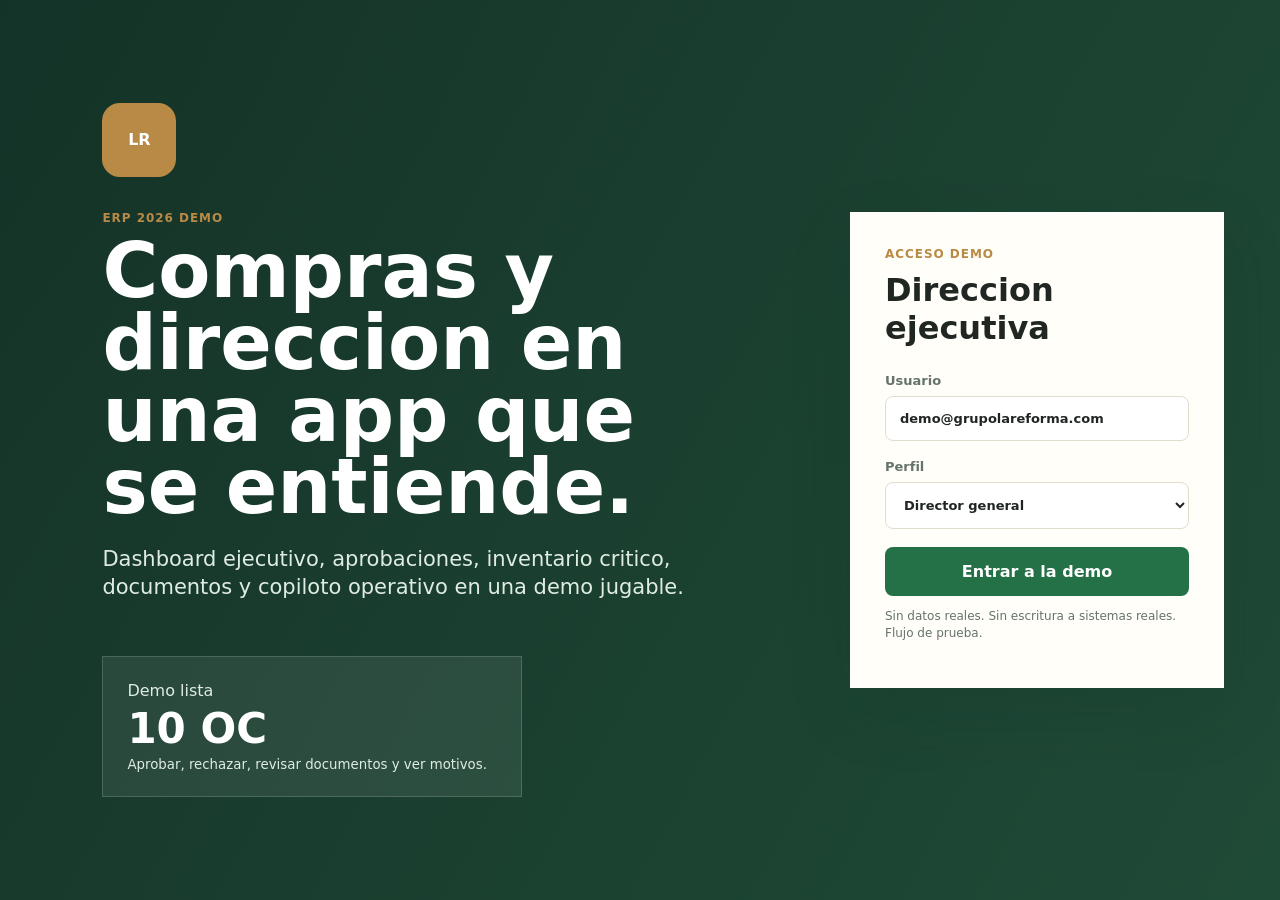
==== demo-app/index.html @ 6e13bc5f "Add GLR ERP demo web and iOS app" ====
<!doctype html>
<html lang="es">
  <head>
    <meta charset="UTF-8" />
    <meta name="viewport" content="width=device-width, initial-scale=1, viewport-fit=cover" />
    <meta name="theme-color" content="#102f24" />
    <title>Grupo La Reforma ERP 2026 Demo</title>
    <link rel="manifest" href="manifest.webmanifest" />
    <link rel="icon" href="assets/icon.svg" />
    <link rel="stylesheet" href="styles.css" />
  </head>
  <body>
    <div class="app-shell" id="app">
      <section class="login-view" id="loginView">
        <div class="login-art">
          <div class="brand-mark">LR</div>
          <div>
            <p class="eyebrow">ERP 2026 Demo</p>
            <h1>Compras y direccion en una app que se entiende.</h1>
            <p class="lead">Dashboard ejecutivo, aprobaciones, inventario critico, documentos y copiloto operativo en una demo jugable.</p>
          </div>
          <div class="sync-card">
            <span>Demo lista</span>
            <strong>10 OC</strong>
            <small>Aprobar, rechazar, revisar documentos y ver motivos.</small>
          </div>
        </div>
        <form class="login-panel" id="loginForm">
          <p class="eyebrow">Acceso demo</p>
          <h2>Direccion ejecutiva</h2>
          <label>
            Usuario
            <input value="demo@grupolareforma.com" autocomplete="username" />
          </label>
          <label>
            Perfil
            <select>
              <option>Director general</option>
              <option>Compras</option>
              <option>Finanzas</option>
            </select>
          </label>
          <button type="submit">Entrar a la demo</button>
          <p class="fine-print">Sin datos reales. Sin escritura a sistemas reales. Flujo de prueba.</p>
        </form>
      </section>

      <section class="workspace hidden" id="workspace">
        <aside class="sidebar">
          <div class="side-brand">
            <div class="brand-mark small">LR</div>
            <div>
              <strong>Grupo La Reforma</strong>
              <span>ERP 2026 Demo</span>
            </div>
          </div>
          <nav class="nav-list" aria-label="Vistas">
            <button class="nav-item active" data-view="dashboard">Dashboard</button>
            <button class="nav-item" data-view="ventas">Ventas</button>
            <button class="nav-item" data-view="compras">Compras</button>
            <button class="nav-item" data-view="inventario">Inventario</button>
            <button class="nav-item muted-module" disabled>Manufactura</button>
            <button class="nav-item muted-module" disabled>Facturacion</button>
            <button class="nav-item muted-module" disabled>CxC</button>
            <button class="nav-item" data-view="cxp">CxP</button>
            <button class="nav-item muted-module" disabled>Bancos</button>
          </nav>
          <div class="side-note">
            <span class="status-dot"></span>
            Demo operativa con datos ficticios.
          </div>
        </aside>

        <main class="main">
          <header class="topbar">
            <div>
              <p class="eyebrow" id="viewKicker">Centro de mando</p>
              <h2 id="viewTitle">Dashboard ejecutivo</h2>
            </div>
            <div class="command-center">
              <input id="globalSearch" type="search" placeholder="Buscar OC, proveedor, SKU..." autocomplete="off" />
              <div class="command-results" id="commandResults" hidden></div>
            </div>
            <div class="top-actions">
              <button class="ghost notification-trigger" id="notifyBtn">Alertas <span id="notifyCount">0</span></button>
              <button class="ghost" id="installBtn" hidden>Instalar PWA</button>
              <button class="ghost" id="resetBtn">Reiniciar demo</button>
            </div>
            <div class="notification-panel" id="notificationPanel" hidden></div>
          </header>

          <section class="view active" id="dashboardView">
            <div class="hero-grid focus-only">
              <article class="ai-card">
                <p class="eyebrow">Copiloto operativo</p>
                <h3>Hoy requiere atencion</h3>
                <div class="today-list" id="aiDecisions"></div>
              </article>
            </div>
            <div class="embedded-intel-grid">
              <article class="panel intelligence-output">
                <div class="panel-head">
                  <div>
                    <p class="eyebrow">GLR Intelligence</p>
                    <h3>Brief operativo</h3>
                  </div>
                  <button class="text-link" data-intel="brief">Regenerar</button>
                </div>
                <div id="intelResult"></div>
              </article>
              <article class="panel anomaly-workbench">
                <div class="panel-head">
                  <div>
                    <p class="eyebrow">GLR Intelligence</p>
                    <h3>Radar de anomalias</h3>
                  </div>
                  <span id="anomalyCount"></span>
                </div>
                <div id="anomalyList"></div>
                <div id="anomalyDetail"></div>
              </article>
            </div>
            <div class="kpi-grid" id="kpiGrid"></div>
            <article class="panel drilldown-panel" id="kpiDrilldown"></article>
            <div class="split-grid">
              <article class="panel">
                <div class="panel-head">
                  <h3>Alertas ejecutivas</h3>
                  <span id="syncStamp">Demo operativa</span>
                </div>
                <div class="alerts-list" id="alertsList"></div>
              </article>
              <article class="panel">
                <div class="panel-head">
                  <h3>Inbox de compras</h3>
                  <button class="text-link" data-view-jump="compras">Ver flujo</button>
                </div>
                <div class="mini-inbox" id="miniInbox"></div>
              </article>
            </div>
          </section>

          <section class="view" id="comprasView">
            <div class="purchase-layout">
              <article class="panel inbox-panel">
                <div class="panel-head">
                  <h3>Compras por aprobar</h3>
                  <span>Flujo activo</span>
                </div>
                <div class="purchase-list" id="purchaseList"></div>
              </article>
              <article class="panel detail-panel" id="purchaseDetail"></article>
            </div>
            <div class="completion-banner" id="completionBanner"></div>
            <article class="panel decision-log-panel">
              <div class="panel-head">
                <h3>Bitacora de decisiones</h3>
                <span>Se actualiza al jugar</span>
              </div>
              <div id="decisionLog"></div>
            </article>
          </section>

          <section class="view" id="inventarioView">
            <div class="mirror-grid">
              <article class="command-card">
                <p class="eyebrow">Inventario critico</p>
                <h3>Ver motivos, impacto y accion sin abrir 5 reportes.</h3>
                <p>Cada SKU puede mostrar cobertura, pedidos afectados, proveedor sugerido y compras relacionadas.</p>
              </article>
              <article class="panel">
                <div class="panel-head">
                  <h3>SKU con atencion</h3>
                  <span>Activo</span>
                </div>
                <div class="table-list" id="inventoryList"></div>
              </article>
            </div>
            <div class="split-grid operational-grid">
              <article class="panel">
                <div class="panel-head">
                  <h3>Movimientos recientes</h3>
                  <span>Hoy</span>
                </div>
                <div id="inventoryMovements"></div>
              </article>
              <article class="panel">
                <div class="panel-head">
                  <h3>Compras ligadas</h3>
                  <span>Impacto directo</span>
                </div>
                <div id="inventoryLinkedPurchases"></div>
              </article>
            </div>
          </section>

          <section class="view" id="ventasView">
            <div class="module-hero">
              <div>
                <p class="eyebrow">Ventas</p>
                <h3>Pedidos, cotizaciones y margen con inventario a la vista.</h3>
                <p>Ventas se conecta con disponibilidad, promesas de entrega y compras pendientes.</p>
              </div>
              <button class="primary-action compact-action" data-view-jump="inventario">Ver inventario critico</button>
            </div>
            <div class="split-grid operational-grid">
              <article class="panel">
                <div class="panel-head">
                  <h3>Pedidos vivos</h3>
                  <span id="salesSummary"></span>
                </div>
                <div id="salesOrders"></div>
              </article>
              <article class="panel">
                <div class="panel-head">
                  <h3>Cotizaciones activas</h3>
                  <span>Pipeline</span>
                </div>
                <div id="salesQuotes"></div>
              </article>
            </div>
          </section>

          <section class="view" id="cxpView">
            <div class="module-hero cxp-hero">
              <div>
                <p class="eyebrow">Cuentas por pagar</p>
                <h3>Lo aprobado en Compras aparece aquí como compromiso financiero.</h3>
                <p>Cuando apruebas una OC, el compromiso aparece con vencimiento, proveedor y origen.</p>
              </div>
              <div class="cxp-total">
                <span>Compromisos visibles</span>
                <strong id="cxpTotal">$0</strong>
              </div>
            </div>
            <div class="split-grid operational-grid">
              <article class="panel">
                <div class="panel-head">
                  <h3>CxP por programar</h3>
                  <span id="cxpCount"></span>
                </div>
                <div id="payablesList"></div>
              </article>
              <article class="panel">
                <div class="panel-head">
                  <h3>Flujo de 7 dias</h3>
                  <span>Hoy</span>
                </div>
                <div id="cashFlowList"></div>
              </article>
            </div>
          </section>

        </main>
      </section>
    </div>
    <div class="toast" id="toast" role="status"></div>

    <div class="tour-overlay" id="tourOverlay" hidden>
      <div class="tour-card">
        <button class="tour-close" data-tour-close aria-label="Cerrar tour">×</button>
        <span id="tourStepLabel"></span>
        <h2 id="tourTitle"></h2>
        <p id="tourBody"></p>
        <div class="tour-actions">
          <button class="ghost" data-tour-close>Cerrar</button>
          <button class="primary-action" data-tour-next>Siguiente</button>
        </div>
      </div>
    </div>

    <dialog class="document-modal" id="documentModal">
      <div class="modal-card">
        <button class="modal-close" id="modalClose" aria-label="Cerrar documento">×</button>
        <p class="eyebrow" id="modalType"></p>
        <h2 id="modalTitle"></h2>
        <div class="modal-meta" id="modalMeta"></div>
        <p id="modalSummary"></p>
        <div class="modal-fields" id="modalFields"></div>
      </div>
    </dialog>

    <script src="app.js" type="module"></script>
  </body>
</html>
---- demo-app/styles.css ----
:root {
  --forest: #102f24;
  --forest-2: #184632;
  --green: #247047;
  --mint: #dfece3;
  --cream: #f7f3ea;
  --paper: #fffef9;
  --wood: #b98a46;
  --blue: #2d67a6;
  --red: #b42318;
  --amber: #b96b13;
  --ink: #202622;
  --muted: #65736b;
  --line: #e3ddd0;
  --shadow: 0 24px 60px rgba(16, 47, 36, 0.14), 0 2px 0 rgba(255,255,255,0.7) inset;
  --focus: rgba(45, 103, 166, 0.38);
  font-family: Inter, ui-sans-serif, system-ui, -apple-system, BlinkMacSystemFont, "Segoe UI", sans-serif;
}

* { box-sizing: border-box; }

body {
  margin: 0;
  min-height: 100vh;
  background:
    linear-gradient(180deg, #fbfaf6 0%, var(--cream) 100%);
  color: var(--ink);
}

button,
input,
select {
  font: inherit;
}

button {
  cursor: pointer;
}

.hidden { display: none !important; }

[hidden] { display: none !important; }

.app-shell {
  min-height: 100vh;
}

.login-view {
  min-height: 100vh;
  display: grid;
  grid-template-columns: minmax(0, 1fr) 430px;
  background:
    linear-gradient(120deg, rgba(16, 47, 36, 0.98), rgba(18, 64, 43, 0.94)),
    radial-gradient(circle at 15% 10%, rgba(189, 143, 77, 0.28), transparent 30%);
  color: #fff;
}

.login-art {
  display: grid;
  align-content: center;
  gap: 34px;
  padding: 64px 8vw;
}

.brand-mark {
  width: 74px;
  height: 74px;
  display: grid;
  place-items: center;
  background: var(--wood);
  color: #fff;
  border-radius: 18px;
  font-weight: 900;
  letter-spacing: 0;
}

.brand-mark.small {
  width: 42px;
  height: 42px;
  border-radius: 12px;
  font-size: 14px;
}

.eyebrow {
  margin: 0 0 10px;
  color: var(--wood);
  font-size: 12px;
  font-weight: 800;
  letter-spacing: 0.08em;
  text-transform: uppercase;
}

.login-art h1 {
  max-width: 720px;
  margin: 0;
  font-size: clamp(42px, 6vw, 76px);
  line-height: 0.95;
  letter-spacing: 0;
}

.lead {
  max-width: 650px;
  color: var(--mint);
  font-size: 21px;
  line-height: 1.35;
}

.sync-card {
  width: min(420px, 100%);
  padding: 24px;
  border: 1px solid rgba(255, 255, 255, 0.16);
  background: rgba(255, 255, 255, 0.08);
}

.sync-card span,
.sync-card small {
  display: block;
  color: var(--mint);
}

.sync-card strong {
  display: block;
  margin: 4px 0;
  font-size: 42px;
}

.login-panel {
  align-self: center;
  margin-right: 56px;
  padding: 34px;
  background: var(--paper);
  color: var(--ink);
  box-shadow: var(--shadow);
  border: 1px solid rgba(255, 255, 255, 0.4);
}

.login-panel h2 {
  margin: 0 0 26px;
  font-size: 32px;
}

label {
  display: grid;
  gap: 8px;
  margin-bottom: 18px;
  color: var(--muted);
  font-size: 13px;
  font-weight: 800;
}

input,
select {
  width: 100%;
  border: 1px solid var(--line);
  background: #fff;
  color: var(--ink);
  padding: 14px 14px;
  border-radius: 8px;
}

.login-panel button,
.primary-action {
  width: 100%;
  border: 0;
  background: var(--green);
  color: #fff;
  padding: 15px 18px;
  border-radius: 8px;
  font-weight: 900;
}

.fine-print {
  color: var(--muted);
  font-size: 12px;
  line-height: 1.4;
}

.workspace {
  min-height: 100vh;
  display: grid;
  grid-template-columns: 280px minmax(0, 1fr);
}

.sidebar {
  background: var(--forest);
  color: #fff;
  padding: 24px;
  display: flex;
  flex-direction: column;
  gap: 28px;
}

.side-brand {
  display: flex;
  gap: 12px;
  align-items: center;
}

.side-brand span {
  display: block;
  margin-top: 3px;
  color: #b8c8be;
  font-size: 12px;
}

.nav-list {
  display: grid;
  gap: 8px;
}

.nav-item {
  border: 1px solid transparent;
  background: transparent;
  color: #cbd8cf;
  text-align: left;
  padding: 13px 14px;
  border-radius: 8px;
  font-weight: 800;
}

.nav-item.active,
.nav-item:hover {
  background: #1d5139;
  color: #fff;
  border-color: rgba(255, 255, 255, 0.08);
}

.nav-item.muted-module,
.nav-item.muted-module:hover {
  cursor: default;
  opacity: 0.42;
  background: rgba(255, 255, 255, 0.04);
  color: #cbd8cf;
  border-color: transparent;
}

.side-note {
  margin-top: auto;
  display: flex;
  align-items: center;
  gap: 10px;
  padding: 14px;
  background: rgba(255, 255, 255, 0.07);
  color: var(--mint);
  font-size: 13px;
  line-height: 1.35;
}

.status-dot {
  width: 10px;
  height: 10px;
  border-radius: 50%;
  background: #4ade80;
  box-shadow: 0 0 0 6px rgba(74, 222, 128, 0.12);
  flex: 0 0 auto;
}

.main {
  min-width: 0;
  padding: 28px;
}

.topbar {
  height: 76px;
  display: flex;
  justify-content: space-between;
  align-items: flex-start;
  gap: 20px;
  margin-bottom: 22px;
  position: relative;
}

.topbar h2 {
  margin: 0;
  font-size: 31px;
}

.top-actions {
  display: flex;
  gap: 10px;
  align-items: flex-start;
}

.command-center {
  position: relative;
  width: min(440px, 38vw);
}

.command-center input {
  height: 46px;
  padding-left: 16px;
  border-color: rgba(16, 47, 36, 0.18);
  box-shadow: 0 10px 28px rgba(16, 47, 36, 0.07);
}

.command-results,
.notification-panel {
  position: absolute;
  top: calc(100% + 10px);
  z-index: 25;
  border: 1px solid var(--line);
  background: rgba(255, 254, 249, 0.98);
  box-shadow: var(--shadow);
  backdrop-filter: blur(18px);
}

.command-results {
  left: 0;
  width: min(520px, 82vw);
  padding: 8px;
}

.command-result,
.notification-item {
  width: 100%;
  display: grid;
  gap: 4px;
  border: 0;
  background: transparent;
  text-align: left;
}

.command-result {
  grid-template-columns: 48px 1fr;
  padding: 12px;
  border-radius: 8px;
}

.command-result i {
  grid-row: span 2;
  align-self: center;
  width: 38px;
  padding: 5px 0;
  border-radius: 999px;
  background: var(--cream);
  color: var(--wood);
  font-size: 11px;
  font-style: normal;
  font-weight: 950;
  text-align: center;
}

.command-result strong,
.notification-item strong {
  color: var(--forest);
}

.command-result span,
.notification-item span,
.command-empty {
  color: var(--muted);
  font-size: 13px;
  line-height: 1.35;
}

.command-result:hover,
.notification-item:hover {
  background: #f3f8f4;
}

.command-empty {
  padding: 14px;
}

.notification-trigger span {
  display: inline-grid;
  min-width: 20px;
  height: 20px;
  margin-left: 6px;
  place-items: center;
  border-radius: 999px;
  background: var(--red);
  color: #fff;
  font-size: 11px;
}

.notification-panel {
  right: 0;
  width: min(360px, 84vw);
  padding: 10px;
}

.notification-item {
  padding: 13px;
  border-radius: 8px;
}

.notification-item em {
  color: var(--green);
  font-size: 12px;
  font-style: normal;
  font-weight: 950;
}

.ghost,
.text-link {
  border: 1px solid var(--line);
  background: #fff;
  color: var(--forest);
  border-radius: 8px;
  padding: 10px 12px;
  font-weight: 900;
}

.text-link {
  border: 0;
  background: transparent;
  color: var(--green);
  padding: 0;
}

.view {
  display: none;
}

.view.active {
  display: block;
}

.hero-grid {
  display: grid;
  grid-template-columns: minmax(0, 1.2fr) minmax(320px, 0.8fr);
  gap: 18px;
}

.hero-grid.focus-only {
  grid-template-columns: 1fr;
}

.hero-grid.focus-only .ai-card {
  padding: 24px;
}

.hero-grid.focus-only .today-list {
  grid-template-columns: repeat(3, minmax(0, 1fr));
  align-items: stretch;
}

.embedded-intel-grid {
  display: grid;
  grid-template-columns: minmax(0, 0.82fr) minmax(380px, 1.18fr);
  gap: 18px;
  margin-top: 18px;
}

.command-card,
.ai-card,
.panel,
.kpi-card,
.purchase-row,
.flow-cards div,
.document-card {
  background: var(--paper);
  border: 1px solid var(--line);
  box-shadow: 0 14px 38px rgba(16, 47, 36, 0.07), 0 1px 0 rgba(255,255,255,0.9) inset;
}

.command-card,
.ai-card,
.panel {
  padding: 24px;
  border-radius: 12px;
}

.panel,
.command-card,
.ai-card,
.kpi-card,
.purchase-row,
.alert-item,
.document-card,
.anomaly-row {
  transition: transform 160ms ease, box-shadow 160ms ease, border-color 160ms ease, background 160ms ease, opacity 160ms ease;
}

.command-card {
  background:
    linear-gradient(135deg, #173f2e, #102f24);
  color: #fff;
}

.command-card h3,
.ai-card h3,
.panel h3 {
  margin: 0;
  font-size: 24px;
}

.command-card p {
  color: var(--mint);
  line-height: 1.5;
}

.ai-card {
  background: #fff;
}

.today-list {
  display: grid;
  gap: 10px;
  margin-top: 18px;
}

.today-action {
  width: 100%;
  padding: 13px;
  border: 1px solid var(--line);
  background: #fff;
  border-radius: 8px;
  text-align: left;
}

.today-action strong,
.today-action span {
  display: block;
}

.today-action strong {
  color: var(--forest);
}

.today-action span {
  margin-top: 4px;
  color: var(--muted);
  font-size: 13px;
  line-height: 1.35;
}

.today-action.danger {
  border-left: 5px solid var(--red);
}

.today-action.watch {
  border-left: 5px solid var(--wood);
}

.today-action.good {
  border-left: 5px solid var(--green);
}

.progress-row {
  display: grid;
  grid-template-columns: auto minmax(120px, 1fr) 48px;
  gap: 12px;
  align-items: center;
  margin-top: 24px;
  font-weight: 900;
}

.progress {
  height: 10px;
  background: rgba(255, 255, 255, 0.14);
  border-radius: 999px;
  overflow: hidden;
}

.progress i {
  display: block;
  height: 100%;
  width: 0;
  background: var(--wood);
}

.kpi-grid {
  display: grid;
  grid-template-columns: repeat(6, minmax(0, 1fr));
  gap: 14px;
  margin: 18px 0;
}

.kpi-card {
  padding: 18px;
  min-height: 122px;
  text-align: left;
  border-radius: 0;
}

.kpi-card.active {
  border-color: var(--green);
  box-shadow: inset 0 -4px 0 var(--green), 0 18px 38px rgba(16, 47, 36, 0.12);
}

.kpi-card:hover,
.purchase-row:hover,
.alert-item:hover,
.document-card:hover,
.anomaly-row:hover {
  transform: translateY(-2px);
  border-color: rgba(36, 112, 71, 0.42);
  box-shadow: 0 18px 44px rgba(16, 47, 36, 0.13);
}

button:focus-visible {
  outline: 3px solid var(--focus);
  outline-offset: 3px;
}

.kpi-card span {
  color: var(--muted);
  font-size: 12px;
  font-weight: 900;
}

.kpi-card strong {
  display: block;
  margin: 12px 0 8px;
  font-size: 27px;
  color: var(--forest);
}

.kpi-card small {
  display: block;
  margin-top: 12px;
  color: var(--green);
  font-size: 12px;
  font-weight: 900;
}

.drilldown-panel {
  margin: 0 0 18px;
  background: #fff;
}

.drilldown-grid {
  display: grid;
  grid-template-columns: 1fr 1fr;
  gap: 12px;
}

.why-card {
  padding: 16px;
  background: var(--cream);
  border: 1px solid var(--line);
  border-radius: 8px;
}

.why-card.action {
  background: #eef7f1;
}

.why-card strong,
.reason-list strong {
  display: block;
  color: var(--forest);
  margin-bottom: 8px;
}

.why-card p {
  margin: 0;
  color: var(--muted);
  line-height: 1.4;
}

.reason-list {
  display: grid;
  grid-template-columns: repeat(3, 1fr);
  gap: 10px;
  margin-top: 12px;
}

.reason-list div {
  display: flex;
  gap: 10px;
  padding: 12px;
  border: 1px solid var(--line);
  border-radius: 8px;
  background: #fff;
}

.reason-list span {
  width: 10px;
  height: 10px;
  margin-top: 4px;
  border-radius: 50%;
  background: var(--wood);
  flex: 0 0 auto;
}

.reason-list p {
  margin: 0;
  color: var(--muted);
  font-size: 13px;
  line-height: 1.35;
}

.badge {
  display: inline-flex;
  align-items: center;
  padding: 5px 8px;
  border-radius: 999px;
  font-size: 11px;
  font-weight: 900;
  background: var(--mint);
  color: var(--forest);
}

.badge.good { background: #dcfce7; color: #166534; }
.badge.watch { background: #fef3c7; color: #92400e; }
.badge.danger { background: #fee2e2; color: #991b1b; }

.split-grid,
.mirror-grid,
.purchase-layout {
  display: grid;
  grid-template-columns: minmax(0, 1fr);
  gap: 18px;
}

.detail-panel {
  display: none;
}

.inline-purchase-detail {
  margin: -2px 0 12px;
  padding: 22px;
  background: #fff;
  border: 1px solid var(--line);
  border-top: 0;
  border-radius: 0 0 16px 16px;
  box-shadow: 0 18px 44px rgba(16, 47, 36, 0.1);
  animation: detailIn 180ms ease both;
}

.purchase-row.active {
  border-radius: 12px 12px 0 0;
}

.decision-log-panel {
  margin-top: 18px;
}

.panel-head {
  display: flex;
  align-items: center;
  justify-content: space-between;
  gap: 14px;
  margin-bottom: 18px;
}

.panel-head span {
  color: var(--muted);
  font-size: 12px;
  font-weight: 900;
}

.alerts-list,
.mini-inbox,
.purchase-list,
.table-list {
  display: grid;
  gap: 10px;
}

.list-section-title {
  display: flex;
  align-items: center;
  justify-content: space-between;
  margin: 8px 0 2px;
  padding: 8px 2px 4px;
  color: var(--forest);
  font-size: 12px;
  font-weight: 950;
  letter-spacing: 0.06em;
  text-transform: uppercase;
}

.list-section-title strong {
  display: grid;
  min-width: 28px;
  height: 24px;
  place-items: center;
  border-radius: 999px;
  background: var(--forest);
  color: #fff;
  font-size: 12px;
}

.resolved-title {
  margin-top: 16px;
  color: var(--green);
}

.resolved-title strong {
  background: var(--green);
}

.empty-state {
  padding: 16px;
  border: 1px dashed var(--line);
  border-radius: 12px;
  color: var(--muted);
  background: rgba(255, 255, 255, 0.58);
  font-size: 13px;
  line-height: 1.35;
}

.premium-empty {
  display: grid;
  gap: 5px;
  border-style: solid;
  background: linear-gradient(135deg, #f7fbf8, #fffaf0);
}

.premium-empty strong {
  color: var(--forest);
}

.completion-banner {
  display: none;
  align-items: center;
  gap: 10px;
  margin-top: 12px;
  padding: 14px 16px;
  border: 1px solid #b7e4c7;
  background: linear-gradient(135deg, #ecfdf3, #fffef8);
  color: var(--forest);
  box-shadow: 0 14px 32px rgba(36, 112, 71, 0.12);
}

.completion-banner.show {
  display: flex;
  animation: detailIn 180ms ease both;
}

.completion-banner strong {
  display: grid;
  min-width: 56px;
  height: 28px;
  place-items: center;
  border-radius: 999px;
  background: var(--green);
  color: #fff;
  font-size: 12px;
}

.completion-banner span {
  color: var(--forest);
  font-weight: 850;
}

.banner-link {
  margin-left: auto;
  border: 1px solid rgba(36, 112, 71, 0.24);
  background: #fff;
  color: var(--green);
  border-radius: 999px;
  padding: 8px 12px;
  font-size: 12px;
  font-weight: 950;
}

.alert-item,
.mini-item,
.purchase-row,
.table-row {
  display: grid;
  gap: 7px;
  padding: 14px;
  background: #fff;
  border: 1px solid var(--line);
  border-radius: 8px;
}

.alert-item {
  width: 100%;
  text-align: left;
}

.alert-item .badge {
  width: max-content;
}

.alert-item strong,
.mini-item strong,
.purchase-row strong {
  color: var(--forest);
}

.alert-item p,
.mini-item p,
.purchase-row p,
.table-row p {
  margin: 0;
  color: var(--muted);
  font-size: 13px;
  line-height: 1.35;
}

.alert-item small,
.table-row small {
  color: var(--green);
  font-size: 12px;
  font-weight: 900;
}

.purchase-row {
  width: 100%;
  text-align: left;
  cursor: pointer;
}

.purchase-row.active {
  border-color: var(--green);
  box-shadow: inset 4px 0 0 var(--green), 0 14px 34px rgba(36, 112, 71, 0.14);
}

.purchase-row:has(.badge.good) {
  background: linear-gradient(90deg, #f0fdf4, #fff);
}

.purchase-row:has(.badge.danger) {
  background: linear-gradient(90deg, #fff7f7, #fff);
}

.purchase-top,
.detail-top,
.money-row,
.table-row,
.detail-meta {
  display: flex;
  justify-content: space-between;
  gap: 12px;
  align-items: center;
}

.detail-top {
  align-items: flex-start;
  margin-bottom: 18px;
}

.detail-top h3 {
  font-size: 28px;
}

.amount {
  font-size: 30px;
  color: var(--forest);
  font-weight: 950;
}

.workflow-banner {
  display: flex;
  justify-content: space-between;
  gap: 12px;
  margin: 16px 0;
  padding: 13px 14px;
  border-radius: 8px;
  border: 1px solid var(--line);
  background: #fff;
}

.workflow-banner.good {
  border-color: #86efac;
  background: #f0fdf4;
}

.workflow-banner.watch {
  border-color: #fde68a;
  background: #fffbeb;
}

.workflow-banner.danger {
  border-color: #fecaca;
  background: #fef2f2;
}

.workflow-banner span {
  color: var(--muted);
  font-size: 13px;
}

.detail-meta {
  flex-wrap: wrap;
  margin: 16px 0;
}

.detail-meta span,
.doc-chip {
  background: var(--cream);
  color: var(--forest);
  border: 1px solid var(--line);
  padding: 8px 10px;
  border-radius: 999px;
  font-size: 12px;
  font-weight: 900;
}

.document-grid {
  display: grid;
  grid-template-columns: repeat(3, minmax(0, 1fr));
  gap: 10px;
}

.document-card {
  position: relative;
  display: grid;
  gap: 8px;
  min-height: 132px;
  padding: 16px 14px 14px 18px;
  border-radius: 8px;
  text-align: left;
  overflow: hidden;
}

.document-card::before {
  content: "";
  position: absolute;
  inset: 0 auto 0 0;
  width: 5px;
  background: var(--wood);
}

.document-card::after {
  content: "PDF";
  position: absolute;
  top: 12px;
  right: 12px;
  padding: 4px 6px;
  border-radius: 4px;
  background: #fef3c7;
  color: #92400e;
  font-size: 10px;
  font-weight: 950;
}

.document-card:hover {
  border-color: var(--green);
  transform: translateY(-1px);
}

.document-card i {
  width: max-content;
  padding: 5px 8px;
  border-radius: 999px;
  background: var(--cream);
  color: var(--wood);
  font-size: 11px;
  font-weight: 900;
  font-style: normal;
}

.document-card span {
  padding-right: 42px;
  color: var(--forest);
  font-size: 16px;
  font-weight: 950;
  line-height: 1.2;
}

.document-card strong {
  color: var(--muted);
  font-size: 12px;
}

.document-card small {
  color: var(--muted);
}

@keyframes detailIn {
  from {
    opacity: 0;
    transform: translateY(-6px);
  }
  to {
    opacity: 1;
    transform: translateY(0);
  }
}

.ai-summary {
  margin: 18px 0;
  padding: 16px;
  background: #f6f8f6;
  border-left: 4px solid var(--wood);
  color: var(--forest);
  line-height: 1.45;
}

.decision-cockpit {
  display: grid;
  grid-template-columns: minmax(0, 1.2fr) minmax(280px, 0.8fr);
  gap: 12px;
  margin: 18px 0;
}

.cockpit-card,
.quote-compare {
  border: 1px solid var(--line);
  background: #fff;
  padding: 16px;
  border-radius: 10px;
}

.panel-head.compact {
  margin-bottom: 12px;
}

.panel-head.compact h3 {
  font-size: 20px;
}

.decision-checklist {
  display: grid;
  gap: 9px;
}

.check-item {
  display: grid;
  grid-template-columns: 30px 1fr;
  gap: 10px;
  align-items: start;
  padding: 10px;
  border-radius: 8px;
  background: #f8faf8;
}

.check-item i {
  display: grid;
  width: 28px;
  height: 28px;
  place-items: center;
  border-radius: 999px;
  font-style: normal;
  font-weight: 950;
}

.check-item.ok i {
  background: #dcfce7;
  color: #166534;
}

.check-item.warn i {
  background: #fef3c7;
  color: #92400e;
}

.check-item strong,
.check-item span {
  display: block;
}

.check-item strong {
  color: var(--forest);
}

.check-item span {
  margin-top: 2px;
  color: var(--muted);
  font-size: 13px;
  line-height: 1.35;
}

.supplier-score-card {
  display: grid;
  grid-template-columns: 112px 1fr;
  gap: 14px;
  align-items: center;
}

.score-ring {
  --score: 72;
  width: 108px;
  aspect-ratio: 1;
  display: grid;
  place-items: center;
  border-radius: 50%;
  background:
    radial-gradient(circle at center, #fff 0 58%, transparent 59%),
    conic-gradient(var(--green) calc(var(--score) * 1%), #e9e1d4 0);
}

.score-ring strong,
.score-ring span {
  grid-area: 1 / 1;
}

.score-ring strong {
  margin-top: -10px;
  color: var(--forest);
  font-size: 30px;
  font-weight: 950;
}

.score-ring span {
  align-self: end;
  margin-bottom: 25px;
  max-width: 72px;
  color: var(--muted);
  font-size: 10px;
  font-weight: 900;
  text-align: center;
  text-transform: uppercase;
}

.score-copy h3,
.score-copy p {
  margin: 0;
}

.score-copy h3 {
  color: var(--forest);
  font-size: 21px;
}

.score-copy p {
  margin-top: 6px;
  color: var(--muted);
  line-height: 1.4;
}

.score-copy small {
  display: block;
  margin-top: 8px;
  color: var(--green);
  font-weight: 900;
}

.quote-compare {
  margin: 18px 0;
}

.quote-grid {
  display: grid;
  grid-template-columns: repeat(3, minmax(0, 1fr));
  gap: 10px;
}

.quote-option {
  position: relative;
  display: grid;
  gap: 8px;
  min-height: 118px;
  padding: 14px;
  border: 1px solid var(--line);
  background: #fff;
  border-radius: 8px;
}

.quote-option.recommended {
  border-color: var(--green);
  box-shadow: inset 0 0 0 2px rgba(36, 112, 71, 0.12);
}

.quote-option span {
  width: max-content;
  padding: 5px 8px;
  border-radius: 999px;
  background: var(--cream);
  color: var(--muted);
  font-size: 11px;
  font-weight: 950;
}

.quote-option.good span {
  background: #dcfce7;
  color: #166534;
}

.quote-option.danger span {
  background: #fee2e2;
  color: #991b1b;
}

.quote-option strong {
  color: var(--forest);
  font-size: 24px;
}

.quote-option small {
  color: var(--muted);
  line-height: 1.35;
}

.items-table {
  display: grid;
  gap: 8px;
  margin-top: 14px;
}

.item-line {
  display: grid;
  grid-template-columns: 1fr auto;
  gap: 12px;
  padding: 12px;
  border: 1px solid var(--line);
  border-radius: 8px;
}

.item-line small {
  display: block;
  color: var(--muted);
}

.timeline {
  position: relative;
  display: grid;
  gap: 10px;
  margin: 14px 0 0;
}

.timeline div {
  display: grid;
  grid-template-columns: 72px 1fr;
  gap: 10px;
  align-items: start;
  color: var(--muted);
}

.timeline b {
  color: var(--forest);
}

.action-row {
  display: grid;
  grid-template-columns: repeat(3, 1fr);
  gap: 10px;
  margin-top: 18px;
}

.action-row button {
  border: 0;
  color: #fff;
  min-height: 64px;
  padding: 12px 14px;
  border-radius: 12px;
  font-weight: 900;
  box-shadow: 0 10px 26px rgba(16, 47, 36, 0.14);
  transition: transform 150ms ease, filter 150ms ease, opacity 150ms ease, box-shadow 150ms ease;
}

.action-row button span,
.action-row button small {
  display: block;
}

.action-row button span {
  font-size: 16px;
}

.action-row button small {
  margin-top: 4px;
  color: rgba(255, 255, 255, 0.78);
  font-size: 11px;
}

.action-row button:hover:not(:disabled) {
  transform: translateY(-2px);
  filter: brightness(1.06);
  box-shadow: 0 16px 36px rgba(16, 47, 36, 0.22);
}

.action-row button:active:not(:disabled) {
  transform: translateY(0);
  filter: brightness(0.94);
}

.action-row button:disabled {
  cursor: not-allowed;
  opacity: 0.38;
  filter: grayscale(0.45);
  box-shadow: none;
}

.action-row.decided {
  grid-template-columns: repeat(3, 1fr);
}

.reopen-action {
  grid-column: 1 / -1;
  background: var(--forest) !important;
  opacity: 1 !important;
  cursor: pointer !important;
}

.approve { background: linear-gradient(135deg, #247047, #1d5c3b); }
.clarify { background: linear-gradient(135deg, #bd8f4d, #a8752f); }
.reject { background: linear-gradient(135deg, #bf281f, #991b1b); }

.mirror-grid {
  align-items: start;
}

.operational-grid {
  margin-top: 18px;
}

.module-hero {
  display: flex;
  align-items: center;
  justify-content: space-between;
  gap: 18px;
  padding: 24px;
  background: linear-gradient(135deg, #123226, #1c563a);
  color: #fff;
  border: 1px solid rgba(255, 255, 255, 0.12);
}

.module-hero h3,
.module-hero p {
  margin: 0;
}

.module-hero h3 {
  max-width: 780px;
  font-size: 28px;
}

.module-hero p {
  margin-top: 8px;
  color: var(--mint);
  line-height: 1.45;
}

.compact-action {
  width: auto;
  min-width: 180px;
}

.record-card,
.payable-row,
.movement-row,
.linked-record,
.cash-bucket {
  border: 1px solid var(--line);
  background: #fff;
  border-radius: 8px;
}

#salesOrders,
#salesQuotes,
#payablesList,
#inventoryMovements,
#inventoryLinkedPurchases,
#cashFlowList {
  display: grid;
  gap: 10px;
}

.record-card {
  display: grid;
  gap: 10px;
  padding: 15px;
}

.record-top,
.record-metrics,
.payable-row,
.movement-row {
  display: flex;
  justify-content: space-between;
  gap: 12px;
  align-items: center;
}

.record-top span,
.record-top em,
.payable-row em {
  color: var(--wood);
  font-size: 12px;
  font-style: normal;
  font-weight: 950;
}

.record-card h3 {
  margin: 0;
  color: var(--forest);
  font-size: 21px;
}

.record-card p,
.record-card small,
.record-metrics span {
  color: var(--muted);
  line-height: 1.35;
}

.record-card p {
  margin: 0;
}

.record-metrics strong {
  color: var(--forest);
  font-size: 22px;
}

.movement-row {
  padding: 13px;
}

.movement-row time {
  color: var(--wood);
  font-weight: 950;
}

.movement-row strong,
.movement-row span,
.linked-record strong,
.linked-record span,
.linked-record em {
  display: block;
}

.movement-row strong,
.linked-record strong {
  color: var(--forest);
}

.movement-row span,
.linked-record span,
.linked-record em {
  color: var(--muted);
  font-size: 13px;
}

.linked-record {
  padding: 13px;
  text-align: left;
  transition: transform 150ms ease, border-color 150ms ease, box-shadow 150ms ease;
}

.linked-record:hover {
  transform: translateY(-1px);
  border-color: var(--green);
  box-shadow: 0 14px 32px rgba(16, 47, 36, 0.11);
}

.cxp-hero {
  background: linear-gradient(135deg, #102f24, #244132);
}

.cxp-total {
  min-width: 220px;
  padding: 16px;
  border: 1px solid rgba(255, 255, 255, 0.16);
  background: rgba(255, 255, 255, 0.08);
}

.cxp-total span,
.cxp-total strong {
  display: block;
}

.cxp-total span {
  color: var(--mint);
  font-size: 12px;
  font-weight: 900;
}

.cxp-total strong {
  margin-top: 6px;
  font-size: 32px;
}

.payable-row {
  display: grid;
  grid-template-columns: minmax(0, 1fr) auto auto;
  padding: 14px;
}

.payable-row.generated {
  border-color: rgba(36, 112, 71, 0.42);
  background: linear-gradient(90deg, #f0fdf4, #fff);
}

.payable-row strong,
.payable-row span,
.payable-row b,
.payable-row small {
  display: block;
}

.payable-row strong,
.payable-row b {
  color: var(--forest);
}

.payable-row span,
.payable-row small {
  color: var(--muted);
  font-size: 13px;
}

.cash-bucket {
  position: relative;
  display: grid;
  gap: 8px;
  padding: 14px;
  overflow: hidden;
}

.cash-bucket span {
  color: var(--muted);
  font-size: 12px;
  font-weight: 950;
}

.cash-bucket strong {
  color: var(--forest);
  font-size: 24px;
}

.cash-bucket i {
  display: block;
  height: 7px;
  border-radius: 999px;
  background: var(--green);
}

.table-row strong {
  color: var(--forest);
}

.table-row {
  grid-template-columns: minmax(0, 1.2fr) minmax(220px, 0.8fr);
  align-items: start;
}

.intelligence-board {
  display: grid;
  gap: 18px;
}

.flow-cards {
  display: grid;
  grid-template-columns: repeat(4, minmax(0, 1fr));
  gap: 14px;
}

.flow-cards div {
  min-height: 136px;
  padding: 18px;
  display: grid;
  align-content: start;
  gap: 8px;
}

.intel-tile {
  border-radius: 0;
  text-align: left;
}

.intel-primary {
  width: max-content;
  border: 0;
  background: var(--wood);
  color: #fff;
  padding: 13px 16px;
  border-radius: 8px;
  font-weight: 950;
}

.intelligence-hero {
  display: grid;
  gap: 16px;
}

.intelligence-grid {
  display: grid;
  grid-template-columns: 1fr 1fr;
  gap: 18px;
}

.intelligence-output {
  background: #fff;
}

.intel-result-card {
  display: grid;
  gap: 10px;
  padding: 20px;
  background: linear-gradient(135deg, #f7faf7, #fffaf0);
  border: 1px solid var(--line);
  border-left: 5px solid var(--wood);
}

.intel-result-card h4 {
  margin: 0;
  color: var(--forest);
  font-size: 24px;
}

.intel-result-card p {
  margin: 0;
  color: var(--muted);
  line-height: 1.42;
}

.intel-result-card strong {
  color: var(--forest);
}

.purchase-intel-output {
  margin: 0 0 18px;
}

.glr-panel {
  display: grid;
  grid-template-columns: minmax(0, 1fr) 220px;
  gap: 16px;
  align-items: center;
  margin: 18px 0;
  padding: 18px;
  background: linear-gradient(135deg, #123226, #1c563a);
  color: #fff;
}

.glr-panel h3 {
  margin: 0;
  font-size: 28px;
}

.glr-panel p {
  margin: 6px 0 0;
  color: var(--mint);
}

.quick-intel {
  display: grid;
  gap: 8px;
}

.quick-intel button {
  border: 1px solid rgba(255, 255, 255, 0.16);
  background: rgba(255, 255, 255, 0.1);
  color: #fff;
  padding: 10px 12px;
  border-radius: 8px;
  font-weight: 900;
  text-align: left;
}

.radar-list,
.push-list {
  display: grid;
  gap: 10px;
}

#anomalyList {
  display: grid;
  gap: 10px;
}

.anomaly-section-title {
  grid-column: 1 / -1;
}

.anomaly-row {
  display: grid;
  gap: 8px;
  min-height: 84px;
  padding: 13px;
  border: 1px solid var(--line);
  background: #fff;
  border-radius: 8px;
  text-align: left;
}

.anomaly-row .badge {
  width: max-content;
}

.anomaly-row.active {
  border-color: var(--green);
  box-shadow: inset 4px 0 0 var(--green);
}

.anomaly-row.resolved {
  opacity: 0.74;
  background: #f3f7f4;
}

.anomaly-detail-card {
  display: grid;
  gap: 10px;
  margin-top: 12px;
  padding: 16px;
  background: linear-gradient(135deg, #f7faf7, #fff8eb);
  border: 1px solid var(--line);
  border-left: 5px solid var(--wood);
}

.anomaly-detail-card h4,
.anomaly-detail-card p {
  margin: 0;
}

.anomaly-detail-card h4 {
  color: var(--forest);
  font-size: 20px;
}

.anomaly-detail-card p,
.anomaly-detail-card small {
  color: var(--muted);
}

.anomaly-actions {
  display: flex;
  flex-wrap: wrap;
  gap: 8px;
}

.anomaly-actions button {
  border: 1px solid var(--line);
  background: #fff;
  color: var(--forest);
  border-radius: 8px;
  padding: 9px 10px;
  font-weight: 900;
  transition: transform 150ms ease, background 150ms ease, border-color 150ms ease;
}

.anomaly-actions button:hover {
  transform: translateY(-1px);
  border-color: var(--green);
  background: #f4fbf6;
}

.primary-mini-action {
  background: var(--green) !important;
  color: #fff !important;
  border-color: var(--green) !important;
}

.radar-item,
.push-item {
  padding: 13px;
  border: 1px solid var(--line);
  background: #fff;
  border-radius: 8px;
}

.radar-item .badge {
  width: max-content;
}

.radar-item p,
.push-item {
  margin: 8px 0 0;
  color: var(--muted);
  font-size: 13px;
}

.push-item {
  margin: 0;
  color: var(--forest);
  font-weight: 800;
}

#decisionLog {
  display: grid;
  gap: 8px;
}

.log-entry {
  display: grid;
  grid-template-columns: 70px 1fr;
  gap: 10px;
  padding: 11px 12px;
  border: 1px solid var(--line);
  border-radius: 8px;
  background: #fff;
}

.log-entry strong {
  color: var(--wood);
}

.log-entry span {
  color: var(--forest);
  font-weight: 800;
}

.toast {
  position: fixed;
  left: 50%;
  bottom: 24px;
  z-index: 30;
  transform: translate(-50%, 120px);
  padding: 13px 16px;
  background: var(--forest);
  color: #fff;
  border-radius: 999px;
  box-shadow: var(--shadow);
  font-weight: 900;
  opacity: 0;
  transition: transform 180ms ease, opacity 180ms ease;
}

.toast.show {
  transform: translate(-50%, 0);
  opacity: 1;
}

.tour-overlay {
  position: fixed;
  inset: 0;
  z-index: 40;
  display: grid;
  place-items: center;
  padding: 20px;
  background: rgba(16, 47, 36, 0.52);
  backdrop-filter: blur(8px);
}

.tour-card {
  position: relative;
  width: min(520px, 100%);
  padding: 28px;
  background: var(--paper);
  border: 1px solid var(--line);
  box-shadow: var(--shadow);
}

.tour-card span {
  color: var(--wood);
  font-size: 12px;
  font-weight: 950;
  letter-spacing: 0.08em;
  text-transform: uppercase;
}

.tour-card h2 {
  margin: 10px 0;
  color: var(--forest);
  font-size: 34px;
  line-height: 1.05;
}

.tour-card p {
  margin: 0;
  color: var(--muted);
  font-size: 17px;
  line-height: 1.45;
}

.tour-actions {
  display: grid;
  grid-template-columns: 1fr 1.4fr;
  gap: 10px;
  margin-top: 22px;
}

.tour-close {
  position: absolute;
  top: 14px;
  right: 14px;
  width: 34px;
  height: 34px;
  border: 1px solid var(--line);
  background: #fff;
  border-radius: 50%;
  color: var(--forest);
  font-size: 22px;
}

.flow-cards strong {
  width: 34px;
  height: 34px;
  display: grid;
  place-items: center;
  color: #fff;
  background: var(--green);
  border-radius: 50%;
}

.flow-cards span {
  color: var(--forest);
  font-size: 19px;
  font-weight: 950;
}

.flow-cards small {
  color: var(--muted);
}

.scenario {
  display: grid;
  grid-template-columns: repeat(4, minmax(0, 1fr));
  gap: 12px;
}

.scenario div {
  padding: 18px;
  background: var(--cream);
  border: 1px solid var(--line);
  border-radius: 8px;
}

.scenario b {
  display: block;
  color: var(--muted);
  font-size: 12px;
}

.scenario strong {
  display: block;
  margin-top: 10px;
  color: var(--forest);
  font-size: 28px;
}

.document-modal {
  width: min(620px, calc(100vw - 28px));
  border: 0;
  padding: 0;
  background: transparent;
}

.document-modal::backdrop {
  background: rgba(16, 47, 36, 0.62);
  backdrop-filter: blur(6px);
}

.modal-card {
  position: relative;
  padding: 28px;
  background: var(--paper);
  border: 1px solid var(--line);
  box-shadow: var(--shadow);
  overflow: hidden;
}

.modal-card::before {
  content: "";
  display: block;
  height: 10px;
  margin: -28px -28px 22px;
  background: linear-gradient(90deg, var(--forest), var(--wood));
}

.modal-card h2 {
  margin: 0 0 12px;
  color: var(--forest);
  font-size: 32px;
}

.modal-card p {
  color: var(--muted);
  line-height: 1.45;
}

.modal-close {
  position: absolute;
  top: 14px;
  right: 14px;
  width: 36px;
  height: 36px;
  border: 1px solid var(--line);
  background: #fff;
  border-radius: 50%;
  color: var(--forest);
  font-size: 24px;
  line-height: 1;
}

.modal-meta {
  display: flex;
  flex-wrap: wrap;
  gap: 8px;
  margin: 12px 0;
}

.modal-meta span,
.modal-fields div {
  padding: 8px 10px;
  background: var(--cream);
  border: 1px solid var(--line);
  border-radius: 999px;
  color: var(--forest);
  font-size: 12px;
  font-weight: 900;
}

.modal-fields {
  display: grid;
  grid-template-columns: 1fr 1fr;
  gap: 8px;
  margin-top: 18px;
}

@media (max-width: 1080px) {
  .workspace {
    grid-template-columns: 1fr;
  }

  .sidebar {
    position: sticky;
    top: 0;
    z-index: 10;
    display: block;
    padding: 14px;
  }

  .side-brand,
  .side-note {
    display: none;
  }

  .nav-list {
    grid-template-columns: repeat(3, 1fr);
  }

  .nav-item {
    text-align: center;
    padding: 11px 6px;
    font-size: 12px;
  }

  .kpi-grid {
    grid-template-columns: repeat(3, 1fr);
  }
}

@media (max-width: 760px) {
  body {
    background: #f7f5ef;
  }

  .login-view {
    grid-template-columns: 1fr;
  }

  .login-art {
    min-height: 46vh;
    padding: 34px 22px;
  }

  .login-art h1 {
    font-size: 43px;
  }

  .lead {
    font-size: 17px;
  }

  .login-panel {
    margin: 0;
    border-radius: 22px 22px 0 0;
    padding: 26px 22px 34px;
  }

  .main {
    padding: 16px;
  }

  .topbar {
    height: auto;
    display: grid;
    grid-template-columns: 1fr;
    align-items: flex-start;
    margin-bottom: 16px;
  }

  .topbar h2 {
    font-size: 25px;
  }

  .top-actions {
    flex-wrap: wrap;
  }

  .command-center {
    width: 100%;
    order: 3;
  }

  .ghost {
    padding: 9px 10px;
    font-size: 12px;
  }

  .hero-grid,
  .embedded-intel-grid,
  .split-grid,
  .purchase-layout,
  .mirror-grid,
  .module-hero,
  .flow-cards,
  .scenario,
  .intelligence-grid,
  .glr-panel,
  .decision-cockpit,
  .supplier-score-card,
  .quote-grid,
  #anomalyList,
  .drilldown-grid,
  .reason-list,
  .document-grid,
  .modal-fields {
    grid-template-columns: 1fr;
  }

  .hero-grid.focus-only .today-list {
    grid-template-columns: 1fr;
  }

  .kpi-grid {
    grid-template-columns: repeat(2, minmax(0, 1fr));
  }

  .kpi-card {
    min-height: 112px;
    padding: 14px;
  }

  .kpi-card strong {
    font-size: 24px;
  }

  .command-card,
  .ai-card,
  .panel {
    padding: 18px;
    border-radius: 0;
  }

  .action-row {
    grid-template-columns: repeat(3, minmax(0, 1fr));
    position: sticky;
    bottom: 0;
    z-index: 12;
    margin: 22px -18px -18px;
    padding: 12px;
    background: rgba(255, 254, 249, 0.94);
    border-top: 1px solid var(--line);
    backdrop-filter: blur(16px);
  }

  .action-row button {
    min-height: 50px;
    padding: 10px 8px;
  }

  .action-row button span {
    font-size: 12px;
    line-height: 1.1;
  }

  .action-row button small {
    display: none;
  }

  .reopen-action {
    min-height: 46px;
  }

  .detail-top,
  .money-row {
    display: grid;
  }

  .amount {
    font-size: 26px;
  }

  .module-hero {
    display: grid;
    padding: 18px;
  }

  .compact-action,
  .cxp-total {
    width: 100%;
  }

  .payable-row {
    grid-template-columns: 1fr;
  }

  .completion-banner.show {
    display: grid;
  }

  .banner-link {
    margin-left: 0;
    width: max-content;
  }
}
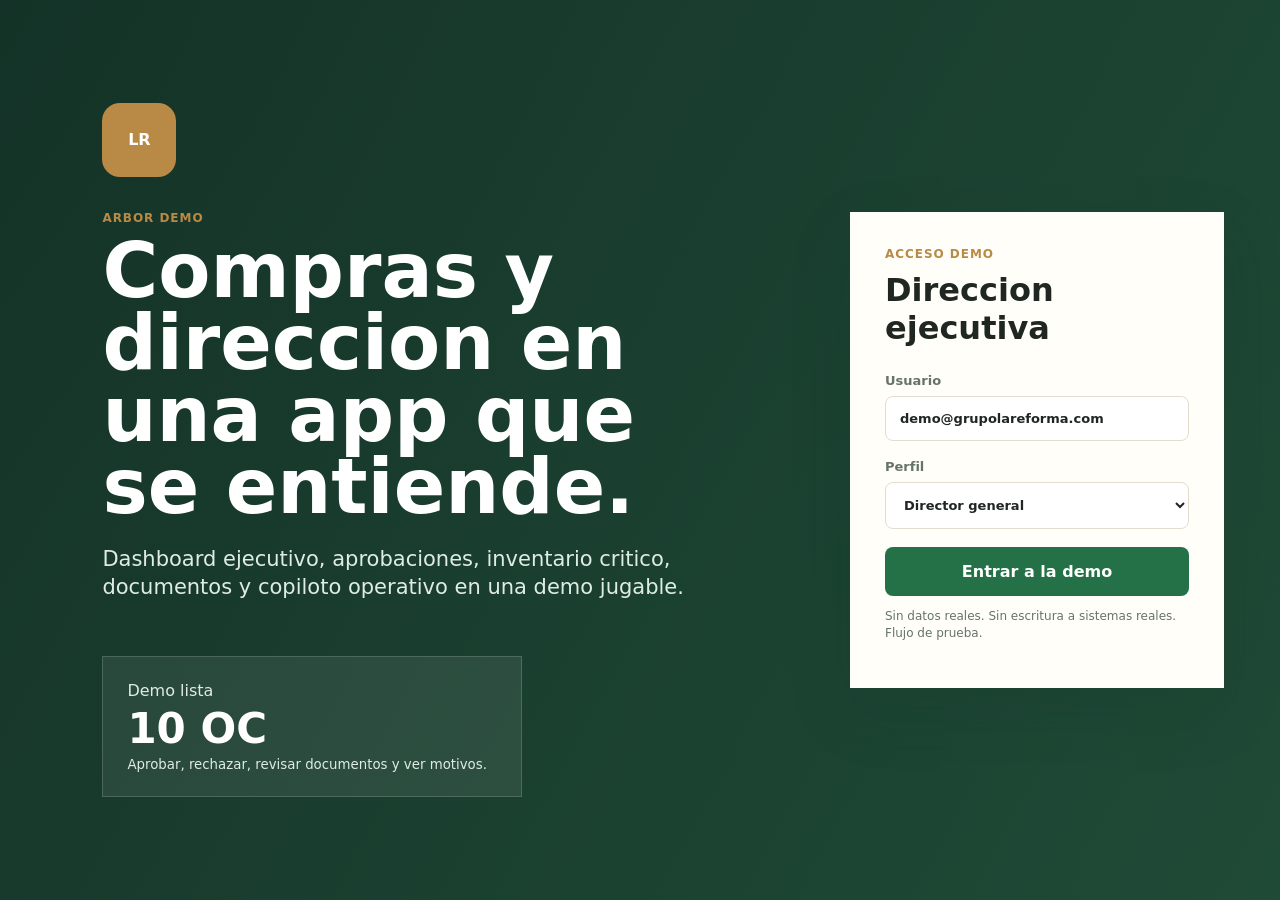
==== commit 1cba96d5: "Rename visible product brand to Arbor" ====
--- a/demo-app/index.html
+++ b/demo-app/index.html
@@ -4,7 +4,7 @@
     <meta charset="UTF-8" />
     <meta name="viewport" content="width=device-width, initial-scale=1, viewport-fit=cover" />
     <meta name="theme-color" content="#102f24" />
-    <title>Grupo La Reforma ERP 2026 Demo</title>
+    <title>Arbor ERP Demo</title>
     <link rel="manifest" href="manifest.webmanifest" />
     <link rel="icon" href="assets/icon.svg" />
     <link rel="stylesheet" href="styles.css" />
@@ -15,8 +15,8 @@
         <div class="login-art">
           <div class="brand-mark">LR</div>
           <div>
-            <p class="eyebrow">ERP 2026 Demo</p>
-            <h1>Compras y direccion en una app que se entiende.</h1>
+            <p class="eyebrow">Arbor Demo</p>
+            <h1>Compras y direccion en una <br class="mobile-break" />app que se entiende.</h1>
             <p class="lead">Dashboard ejecutivo, aprobaciones, inventario critico, documentos y copiloto operativo en una demo jugable.</p>
           </div>
           <div class="sync-card">
@@ -51,7 +51,7 @@
             <div class="brand-mark small">LR</div>
             <div>
               <strong>Grupo La Reforma</strong>
-              <span>ERP 2026 Demo</span>
+              <span>Arbor Demo</span>
             </div>
           </div>
           <nav class="nav-list" aria-label="Vistas">
@@ -77,6 +77,11 @@
               <p class="eyebrow" id="viewKicker">Centro de mando</p>
               <h2 id="viewTitle">Dashboard ejecutivo</h2>
             </div>
+            <button class="mobile-menu-btn" id="mobileMenuBtn" type="button" aria-label="Abrir modulos" aria-expanded="false">
+              <span></span>
+              <span></span>
+              <span></span>
+            </button>
             <div class="command-center">
               <input id="globalSearch" type="search" placeholder="Buscar OC, proveedor, SKU..." autocomplete="off" />
               <div class="command-results" id="commandResults" hidden></div>
@@ -101,7 +106,7 @@
               <article class="panel intelligence-output">
                 <div class="panel-head">
                   <div>
-                    <p class="eyebrow">GLR Intelligence</p>
+                    <p class="eyebrow">Arbor Intelligence</p>
                     <h3>Brief operativo</h3>
                   </div>
                   <button class="text-link" data-intel="brief">Regenerar</button>
@@ -111,7 +116,7 @@
               <article class="panel anomaly-workbench">
                 <div class="panel-head">
                   <div>
-                    <p class="eyebrow">GLR Intelligence</p>
+                    <p class="eyebrow">Arbor Intelligence</p>
                     <h3>Radar de anomalias</h3>
                   </div>
                   <span id="anomalyCount"></span>
@@ -252,6 +257,25 @@
           </section>
 
         </main>
+        <div class="mobile-nav-backdrop" id="mobileNavBackdrop" hidden></div>
+        <nav class="bottom-nav" aria-label="Accesos rapidos">
+          <button class="bottom-nav-item active" data-view="dashboard" type="button">
+            <span class="bottom-nav-icon">⌂</span>
+            <span>Inicio</span>
+          </button>
+          <button class="bottom-nav-item" data-view="compras" type="button">
+            <span class="bottom-nav-icon">✓</span>
+            <span>Compras</span>
+          </button>
+          <button class="bottom-nav-item" data-view="inventario" type="button">
+            <span class="bottom-nav-icon">▦</span>
+            <span>Inventario</span>
+          </button>
+          <button class="bottom-nav-item" data-view="cxp" type="button">
+            <span class="bottom-nav-icon">$</span>
+            <span>CxP</span>
+          </button>
+        </nav>
       </section>
     </div>
     <div class="toast" id="toast" role="status"></div>
--- a/demo-app/styles.css
+++ b/demo-app/styles.css
@@ -22,6 +22,7 @@
 body {
   margin: 0;
   min-height: 100vh;
+  overflow-x: hidden;
   background:
     linear-gradient(180deg, #fbfaf6 0%, var(--cream) 100%);
   color: var(--ink);
@@ -40,6 +41,10 @@
 .hidden { display: none !important; }
 
 [hidden] { display: none !important; }
+
+.mobile-break {
+  display: none;
+}
 
 .app-shell {
   min-height: 100vh;
@@ -967,6 +972,32 @@
 .workflow-banner span {
   color: var(--muted);
   font-size: 13px;
+}
+
+.mobile-menu-btn,
+.mobile-nav-backdrop,
+.bottom-nav {
+  display: none;
+}
+
+.mobile-menu-btn {
+  width: 42px;
+  height: 42px;
+  border: 1px solid var(--line);
+  border-radius: 12px;
+  background: rgba(255, 254, 249, 0.88);
+  box-shadow: var(--shadow-soft);
+  align-items: center;
+  justify-content: center;
+  gap: 4px;
+  flex-direction: column;
+}
+
+.mobile-menu-btn span {
+  width: 18px;
+  height: 2px;
+  border-radius: 999px;
+  background: var(--forest);
 }
 
 .detail-meta {
@@ -2085,26 +2116,92 @@
   }
 
   .sidebar {
-    position: sticky;
-    top: 0;
-    z-index: 10;
-    display: block;
-    padding: 14px;
+    position: fixed;
+    inset: 0 auto 0 0;
+    z-index: 30;
+    width: min(82vw, 320px);
+    display: flex;
+    padding: 22px;
+    transform: translateX(-105%);
+    transition: transform 220ms ease;
+    box-shadow: 28px 0 70px rgba(9, 27, 20, 0.22);
+    border-radius: 0 22px 22px 0;
+  }
+
+  .workspace.mobile-nav-open .sidebar {
+    transform: translateX(0);
   }
 
   .side-brand,
   .side-note {
-    display: none;
+    display: flex;
   }
 
   .nav-list {
-    grid-template-columns: repeat(3, 1fr);
+    grid-template-columns: 1fr;
   }
 
   .nav-item {
-    text-align: center;
-    padding: 11px 6px;
-    font-size: 12px;
+    text-align: left;
+    padding: 14px;
+    font-size: 14px;
+  }
+
+  .mobile-menu-btn {
+    display: inline-flex;
+  }
+
+  .mobile-nav-backdrop {
+    position: fixed;
+    inset: 0;
+    z-index: 25;
+    background: rgba(10, 21, 16, 0.34);
+    backdrop-filter: blur(10px);
+  }
+
+  .workspace.mobile-nav-open .mobile-nav-backdrop {
+    display: block;
+  }
+
+  .bottom-nav {
+    position: fixed;
+    left: 14px;
+    right: 14px;
+    bottom: max(10px, env(safe-area-inset-bottom));
+    z-index: 24;
+    display: grid;
+    grid-template-columns: repeat(4, 1fr);
+    gap: 4px;
+    padding: 7px;
+    border: 1px solid rgba(20, 47, 36, 0.12);
+    border-radius: 24px;
+    background: rgba(255, 254, 249, 0.9);
+    box-shadow: 0 22px 52px rgba(22, 33, 27, 0.2);
+    backdrop-filter: blur(22px);
+  }
+
+  .bottom-nav-item {
+    min-height: 54px;
+    border: 0;
+    border-radius: 18px;
+    background: transparent;
+    color: #59675f;
+    display: grid;
+    place-items: center;
+    gap: 2px;
+    font-size: 11px;
+    font-weight: 900;
+  }
+
+  .bottom-nav-icon {
+    font-size: 18px;
+    line-height: 1;
+  }
+
+  .bottom-nav-item.active {
+    background: var(--forest);
+    color: #fff;
+    box-shadow: inset 0 1px 0 rgba(255, 255, 255, 0.15);
   }
 
   .kpi-grid {
@@ -2123,15 +2220,23 @@
 
   .login-art {
     min-height: 46vh;
-    padding: 34px 22px;
+    padding: 34px 18px;
   }
 
   .login-art h1 {
-    font-size: 43px;
+    max-width: 100%;
+    font-size: 28px;
+    line-height: 1.05;
+    overflow-wrap: anywhere;
+  }
+
+  .mobile-break {
+    display: block;
   }
 
   .lead {
-    font-size: 17px;
+    max-width: calc(100vw - 56px);
+    font-size: 14px;
   }
 
   .login-panel {
@@ -2141,13 +2246,14 @@
   }
 
   .main {
-    padding: 16px;
+    padding: 14px 14px 92px;
   }
 
   .topbar {
     height: auto;
     display: grid;
-    grid-template-columns: 1fr;
+    grid-template-columns: 1fr 42px;
+    gap: 12px;
     align-items: flex-start;
     margin-bottom: 16px;
   }
@@ -2157,11 +2263,13 @@
   }
 
   .top-actions {
+    grid-column: 1 / -1;
     flex-wrap: wrap;
   }
 
   .command-center {
     width: 100%;
+    grid-column: 1 / -1;
     order: 3;
   }
 
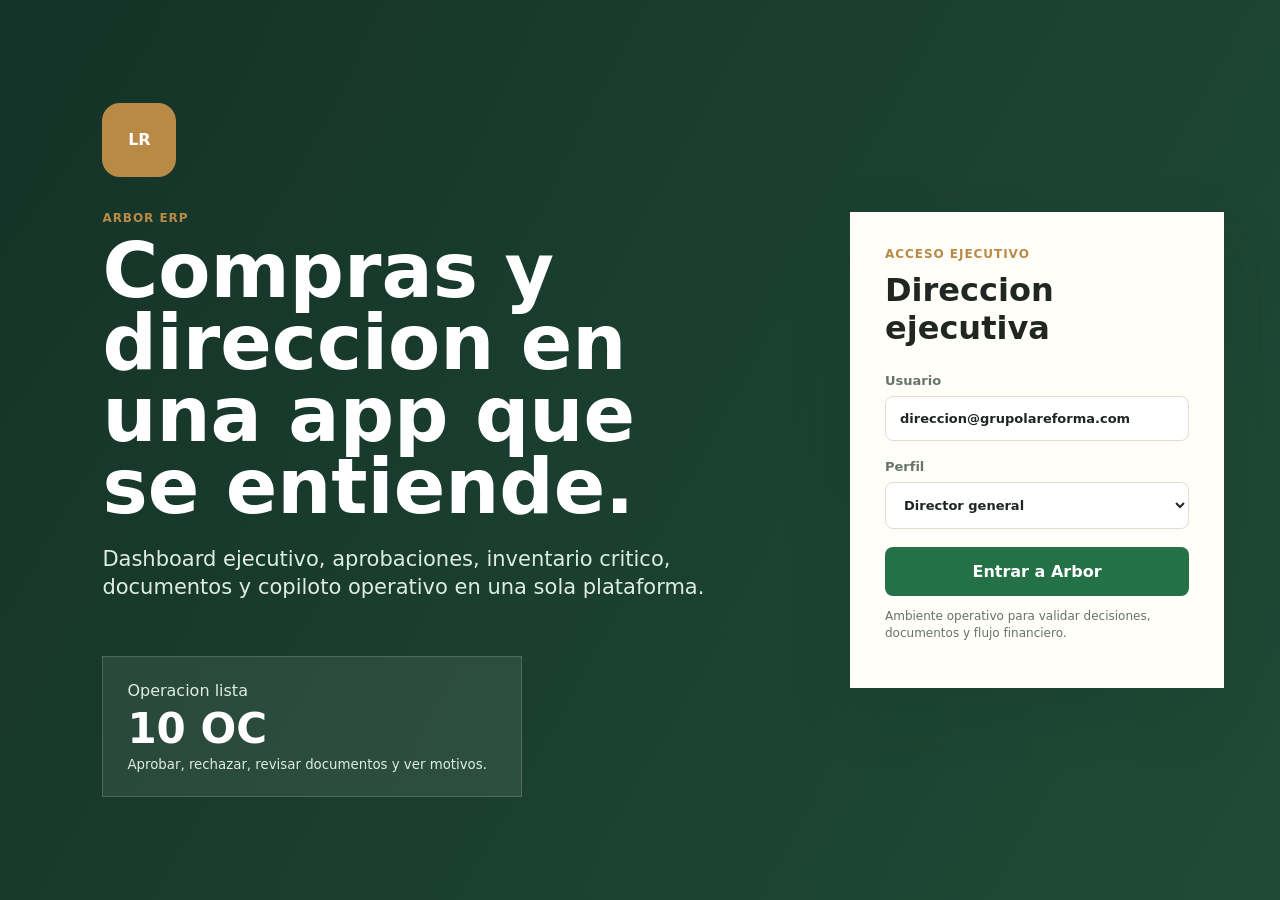
==== commit dede434d: "Fix Arbor web login and operational labels" ====
--- a/demo-app/index.html
+++ b/demo-app/index.html
@@ -4,7 +4,7 @@
     <meta charset="UTF-8" />
     <meta name="viewport" content="width=device-width, initial-scale=1, viewport-fit=cover" />
     <meta name="theme-color" content="#102f24" />
-    <title>Arbor ERP Demo</title>
+    <title>Arbor ERP</title>
     <link rel="manifest" href="manifest.webmanifest" />
     <link rel="icon" href="assets/icon.svg" />
     <link rel="stylesheet" href="styles.css" />
@@ -15,22 +15,22 @@
         <div class="login-art">
           <div class="brand-mark">LR</div>
           <div>
-            <p class="eyebrow">Arbor Demo</p>
+            <p class="eyebrow">Arbor ERP</p>
             <h1>Compras y direccion en una <br class="mobile-break" />app que se entiende.</h1>
-            <p class="lead">Dashboard ejecutivo, aprobaciones, inventario critico, documentos y copiloto operativo en una demo jugable.</p>
+            <p class="lead">Dashboard ejecutivo, aprobaciones, inventario critico, documentos y copiloto operativo en una sola plataforma.</p>
           </div>
           <div class="sync-card">
-            <span>Demo lista</span>
+            <span>Operacion lista</span>
             <strong>10 OC</strong>
             <small>Aprobar, rechazar, revisar documentos y ver motivos.</small>
           </div>
         </div>
         <form class="login-panel" id="loginForm">
-          <p class="eyebrow">Acceso demo</p>
+          <p class="eyebrow">Acceso ejecutivo</p>
           <h2>Direccion ejecutiva</h2>
           <label>
             Usuario
-            <input value="demo@grupolareforma.com" autocomplete="username" />
+            <input value="direccion@grupolareforma.com" autocomplete="username" />
           </label>
           <label>
             Perfil
@@ -40,8 +40,8 @@
               <option>Finanzas</option>
             </select>
           </label>
-          <button type="submit">Entrar a la demo</button>
-          <p class="fine-print">Sin datos reales. Sin escritura a sistemas reales. Flujo de prueba.</p>
+          <button type="submit">Entrar a Arbor</button>
+          <p class="fine-print">Ambiente operativo para validar decisiones, documentos y flujo financiero.</p>
         </form>
       </section>
 
@@ -51,23 +51,24 @@
             <div class="brand-mark small">LR</div>
             <div>
               <strong>Grupo La Reforma</strong>
-              <span>Arbor Demo</span>
+              <span>Arbor ERP</span>
             </div>
           </div>
           <nav class="nav-list" aria-label="Vistas">
             <button class="nav-item active" data-view="dashboard">Dashboard</button>
             <button class="nav-item" data-view="ventas">Ventas</button>
+            <button class="nav-item" data-view="embarques">Embarques</button>
             <button class="nav-item" data-view="compras">Compras</button>
             <button class="nav-item" data-view="inventario">Inventario</button>
             <button class="nav-item muted-module" disabled>Manufactura</button>
-            <button class="nav-item muted-module" disabled>Facturacion</button>
-            <button class="nav-item muted-module" disabled>CxC</button>
+            <button class="nav-item" data-view="facturacion">Facturacion</button>
+            <button class="nav-item" data-view="cxc">CxC</button>
             <button class="nav-item" data-view="cxp">CxP</button>
-            <button class="nav-item muted-module" disabled>Bancos</button>
+            <button class="nav-item" data-view="bancos">Bancos</button>
           </nav>
           <div class="side-note">
             <span class="status-dot"></span>
-            Demo operativa con datos ficticios.
+            Operacion activa.
           </div>
         </aside>
 
@@ -88,8 +89,8 @@
             </div>
             <div class="top-actions">
               <button class="ghost notification-trigger" id="notifyBtn">Alertas <span id="notifyCount">0</span></button>
-              <button class="ghost" id="installBtn" hidden>Instalar PWA</button>
-              <button class="ghost" id="resetBtn">Reiniciar demo</button>
+              <button class="ghost" id="installBtn" hidden>Instalar app</button>
+              <button class="ghost" id="resetBtn">Reiniciar sesion</button>
             </div>
             <div class="notification-panel" id="notificationPanel" hidden></div>
           </header>
@@ -131,7 +132,7 @@
               <article class="panel">
                 <div class="panel-head">
                   <h3>Alertas ejecutivas</h3>
-                  <span id="syncStamp">Demo operativa</span>
+                  <span id="syncStamp">Operacion activa</span>
                 </div>
                 <div class="alerts-list" id="alertsList"></div>
               </article>
@@ -252,6 +253,126 @@
                   <span>Hoy</span>
                 </div>
                 <div id="cashFlowList"></div>
+              </article>
+            </div>
+          </section>
+
+          <section class="view" id="embarquesView">
+            <div class="module-hero shipping-hero">
+              <div>
+                <p class="eyebrow">Embarques</p>
+                <h3>La reserva se vuelve salida real cuando se libera el embarque.</h3>
+                <p>Ventas compromete inventario; Embarques descuenta fisicamente, genera remision y deja evidencia en el expediente.</p>
+              </div>
+              <div class="cxp-total">
+                <span>Pendientes de salida</span>
+                <strong id="shipmentPendingTotal">0</strong>
+              </div>
+            </div>
+            <div class="split-grid operational-grid">
+              <article class="panel">
+                <div class="panel-head">
+                  <h3>Pedidos por embarcar</h3>
+                  <span id="shipmentCount"></span>
+                </div>
+                <div id="shipmentList"></div>
+              </article>
+              <article class="panel">
+                <div class="panel-head">
+                  <h3>Regla de inventario</h3>
+                  <span>Reserva vs salida</span>
+                </div>
+                <div id="shipmentRule"></div>
+              </article>
+            </div>
+          </section>
+
+          <section class="view" id="facturacionView">
+            <div class="module-hero invoice-hero">
+              <div>
+                <p class="eyebrow">Facturacion</p>
+                <h3>Pedido, factura, CFDI y saldo viven en el mismo expediente.</h3>
+                <p>El timbrado queda ligado al pedido y alimenta CxC sin pedir reportes externos.</p>
+              </div>
+              <div class="cxp-total">
+                <span>Facturado visible</span>
+                <strong id="invoiceTotal">$0</strong>
+              </div>
+            </div>
+            <div class="split-grid operational-grid">
+              <article class="panel">
+                <div class="panel-head">
+                  <h3>Facturas y CFDI</h3>
+                  <span id="invoiceCount"></span>
+                </div>
+                <div id="invoiceList"></div>
+              </article>
+              <article class="panel">
+                <div class="panel-head">
+                  <h3>Cadena de venta</h3>
+                  <span>Pedido a cobranza</span>
+                </div>
+                <div id="invoiceFlow"></div>
+              </article>
+            </div>
+          </section>
+
+          <section class="view" id="cxcView">
+            <div class="module-hero cxc-hero">
+              <div>
+                <p class="eyebrow">Cuentas por cobrar</p>
+                <h3>Cobranza conectada a factura, cliente y banco.</h3>
+                <p>Registrar un cobro liquida la CxC y genera una entrada bancaria inmediata.</p>
+              </div>
+              <div class="cxp-total">
+                <span>Saldo por cobrar</span>
+                <strong id="cxcTotal">$0</strong>
+              </div>
+            </div>
+            <div class="split-grid operational-grid">
+              <article class="panel">
+                <div class="panel-head">
+                  <h3>Cartera abierta</h3>
+                  <span id="cxcCount"></span>
+                </div>
+                <div id="receivablesList"></div>
+              </article>
+              <article class="panel">
+                <div class="panel-head">
+                  <h3>Prioridad de cobranza</h3>
+                  <span>Hoy</span>
+                </div>
+                <div id="collectionFocus"></div>
+              </article>
+            </div>
+          </section>
+
+          <section class="view" id="bancosView">
+            <div class="module-hero bank-hero">
+              <div>
+                <p class="eyebrow">Bancos</p>
+                <h3>La caja cambia cuando cobras o pagas dentro de Arbor.</h3>
+                <p>CxC entra a bancos, CxP sale de bancos y direccion ve el efecto sin esperar reportes manuales.</p>
+              </div>
+              <div class="cxp-total">
+                <span>Banco operativo</span>
+                <strong id="bankTotal">$0</strong>
+              </div>
+            </div>
+            <div class="split-grid operational-grid">
+              <article class="panel">
+                <div class="panel-head">
+                  <h3>Cuentas bancarias</h3>
+                  <span>Operacion</span>
+                </div>
+                <div id="bankAccounts"></div>
+              </article>
+              <article class="panel">
+                <div class="panel-head">
+                  <h3>Movimientos recientes</h3>
+                  <span>3 meses</span>
+                </div>
+                <div id="bankMovements"></div>
               </article>
             </div>
           </section>
@@ -304,6 +425,7 @@
       </div>
     </dialog>
 
+    <script src="simulation-core.js"></script>
     <script src="app.js" type="module"></script>
   </body>
 </html>
--- a/demo-app/styles.css
+++ b/demo-app/styles.css
@@ -1451,7 +1451,9 @@
 .payable-row,
 .movement-row,
 .linked-record,
-.cash-bucket {
+.cash-bucket,
+.flow-step,
+.bank-card {
   border: 1px solid var(--line);
   background: #fff;
   border-radius: 8px;
@@ -1460,6 +1462,12 @@
 #salesOrders,
 #salesQuotes,
 #payablesList,
+#invoiceList,
+#invoiceFlow,
+#receivablesList,
+#collectionFocus,
+#bankAccounts,
+#bankMovements,
 #inventoryMovements,
 #inventoryLinkedPurchases,
 #cashFlowList {
@@ -1471,6 +1479,16 @@
   display: grid;
   gap: 10px;
   padding: 15px;
+}
+
+.record-card.generated-record {
+  border-color: rgba(36, 112, 71, 0.32);
+  background: linear-gradient(135deg, #f4fbf6, #fffef9);
+}
+
+.record-card.settled-record {
+  border-color: rgba(45, 103, 166, 0.24);
+  background: linear-gradient(135deg, #f3f8fb, #fffef9);
 }
 
 .record-top,
@@ -1514,6 +1532,38 @@
   font-size: 22px;
 }
 
+.record-action {
+  width: max-content;
+  max-width: 100%;
+  border: 1px solid rgba(36, 112, 71, 0.24);
+  background: var(--forest);
+  color: #fff;
+  border-radius: 999px;
+  padding: 9px 13px;
+  font-size: 12px;
+  font-weight: 950;
+  transition: transform 150ms ease, background 150ms ease, opacity 150ms ease;
+}
+
+.record-action:hover:not(:disabled) {
+  transform: translateY(-1px);
+  background: var(--green);
+}
+
+.record-action:disabled {
+  cursor: not-allowed;
+  opacity: 0.52;
+}
+
+.secondary-record-action {
+  background: #fff;
+  color: var(--forest);
+}
+
+.secondary-record-action:hover:not(:disabled) {
+  background: #f4fbf6;
+}
+
 .movement-row {
   padding: 13px;
 }
@@ -1559,6 +1609,22 @@
   background: linear-gradient(135deg, #102f24, #244132);
 }
 
+.invoice-hero {
+  background: linear-gradient(135deg, #123226, #2c5b45);
+}
+
+.cxc-hero {
+  background: linear-gradient(135deg, #173b2c, #6a4c23);
+}
+
+.bank-hero {
+  background: linear-gradient(135deg, #0f2b22, #2d5f52);
+}
+
+.shipping-hero {
+  background: linear-gradient(135deg, #102f24, #426142);
+}
+
 .cxp-total {
   min-width: 220px;
   padding: 16px;
@@ -1584,13 +1650,23 @@
 
 .payable-row {
   display: grid;
-  grid-template-columns: minmax(0, 1fr) auto auto;
+  grid-template-columns: minmax(0, 1fr) auto auto 90px;
   padding: 14px;
 }
 
 .payable-row.generated {
   border-color: rgba(36, 112, 71, 0.42);
   background: linear-gradient(90deg, #f0fdf4, #fff);
+}
+
+.payable-row.settled {
+  opacity: 0.72;
+  background: #f5f8f5;
+}
+
+.payable-row.overdue {
+  border-color: rgba(180, 35, 24, 0.26);
+  background: linear-gradient(90deg, #fff7f7, #fff);
 }
 
 .payable-row strong,
@@ -1611,6 +1687,28 @@
   font-size: 13px;
 }
 
+.row-action {
+  align-self: center;
+  border: 1px solid rgba(36, 112, 71, 0.24);
+  background: var(--forest);
+  color: #fff;
+  border-radius: 999px;
+  padding: 9px 12px;
+  font-size: 12px;
+  font-weight: 950;
+  transition: transform 150ms ease, opacity 150ms ease, background 150ms ease;
+}
+
+.row-action:hover:not(:disabled) {
+  transform: translateY(-1px);
+  background: var(--green);
+}
+
+.row-action:disabled {
+  cursor: not-allowed;
+  opacity: 0.48;
+}
+
 .cash-bucket {
   position: relative;
   display: grid;
@@ -1635,6 +1733,98 @@
   height: 7px;
   border-radius: 999px;
   background: var(--green);
+}
+
+.attention-record {
+  border-color: rgba(185, 138, 70, 0.42);
+  background: linear-gradient(135deg, #fffdf7, #fff7e5);
+}
+
+.flow-step {
+  position: relative;
+  display: grid;
+  gap: 5px;
+  padding: 14px 14px 14px 18px;
+}
+
+.flow-step::before {
+  content: "";
+  position: absolute;
+  inset: 0 auto 0 0;
+  width: 5px;
+  background: var(--wood);
+}
+
+.flow-step span {
+  color: var(--wood);
+  font-size: 12px;
+  font-weight: 950;
+}
+
+.flow-step strong {
+  color: var(--forest);
+  font-size: 18px;
+}
+
+.flow-step p {
+  margin: 0;
+  color: var(--muted);
+  font-size: 13px;
+}
+
+.bank-card {
+  display: grid;
+  gap: 6px;
+  padding: 16px;
+}
+
+.bank-card span {
+  color: var(--muted);
+  font-size: 12px;
+  font-weight: 950;
+}
+
+.bank-card strong {
+  color: var(--forest);
+  font-size: 30px;
+}
+
+.bank-card small {
+  color: var(--muted);
+}
+
+.shipment-evidence,
+.record-actions-row {
+  display: flex;
+  flex-wrap: wrap;
+  gap: 8px;
+}
+
+.shipment-evidence span {
+  padding: 7px 9px;
+  border: 1px solid var(--line);
+  border-radius: 999px;
+  background: var(--cream);
+  color: var(--forest);
+  font-size: 12px;
+  font-weight: 900;
+}
+
+.bank-movement {
+  display: grid;
+  grid-template-columns: 92px minmax(0, 1fr) auto;
+}
+
+.bank-movement b {
+  color: var(--forest);
+}
+
+.bank-movement.outflow b {
+  color: var(--red);
+}
+
+.bank-movement.inflow b {
+  color: var(--green);
 }
 
 .table-row strong {
@@ -2376,6 +2566,10 @@
     grid-template-columns: 1fr;
   }
 
+  .bank-movement {
+    grid-template-columns: 1fr;
+  }
+
   .completion-banner.show {
     display: grid;
   }
